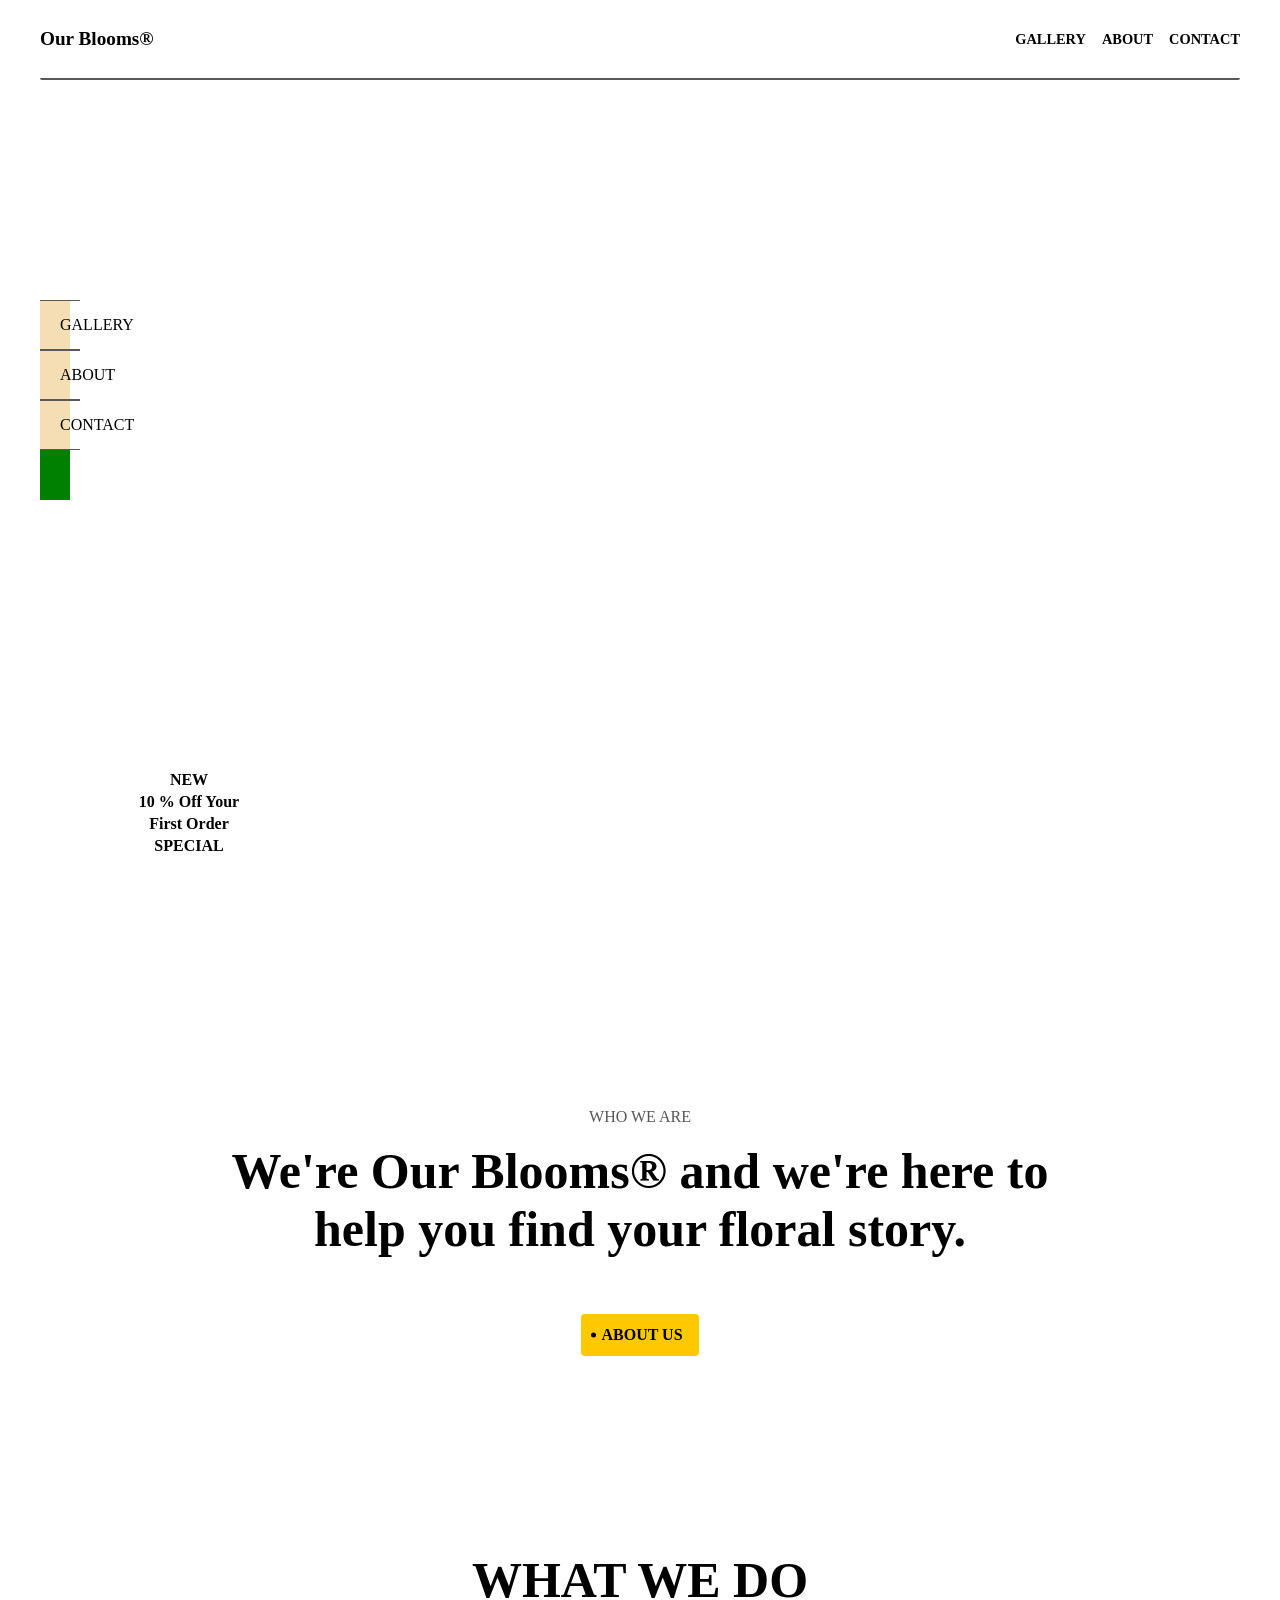
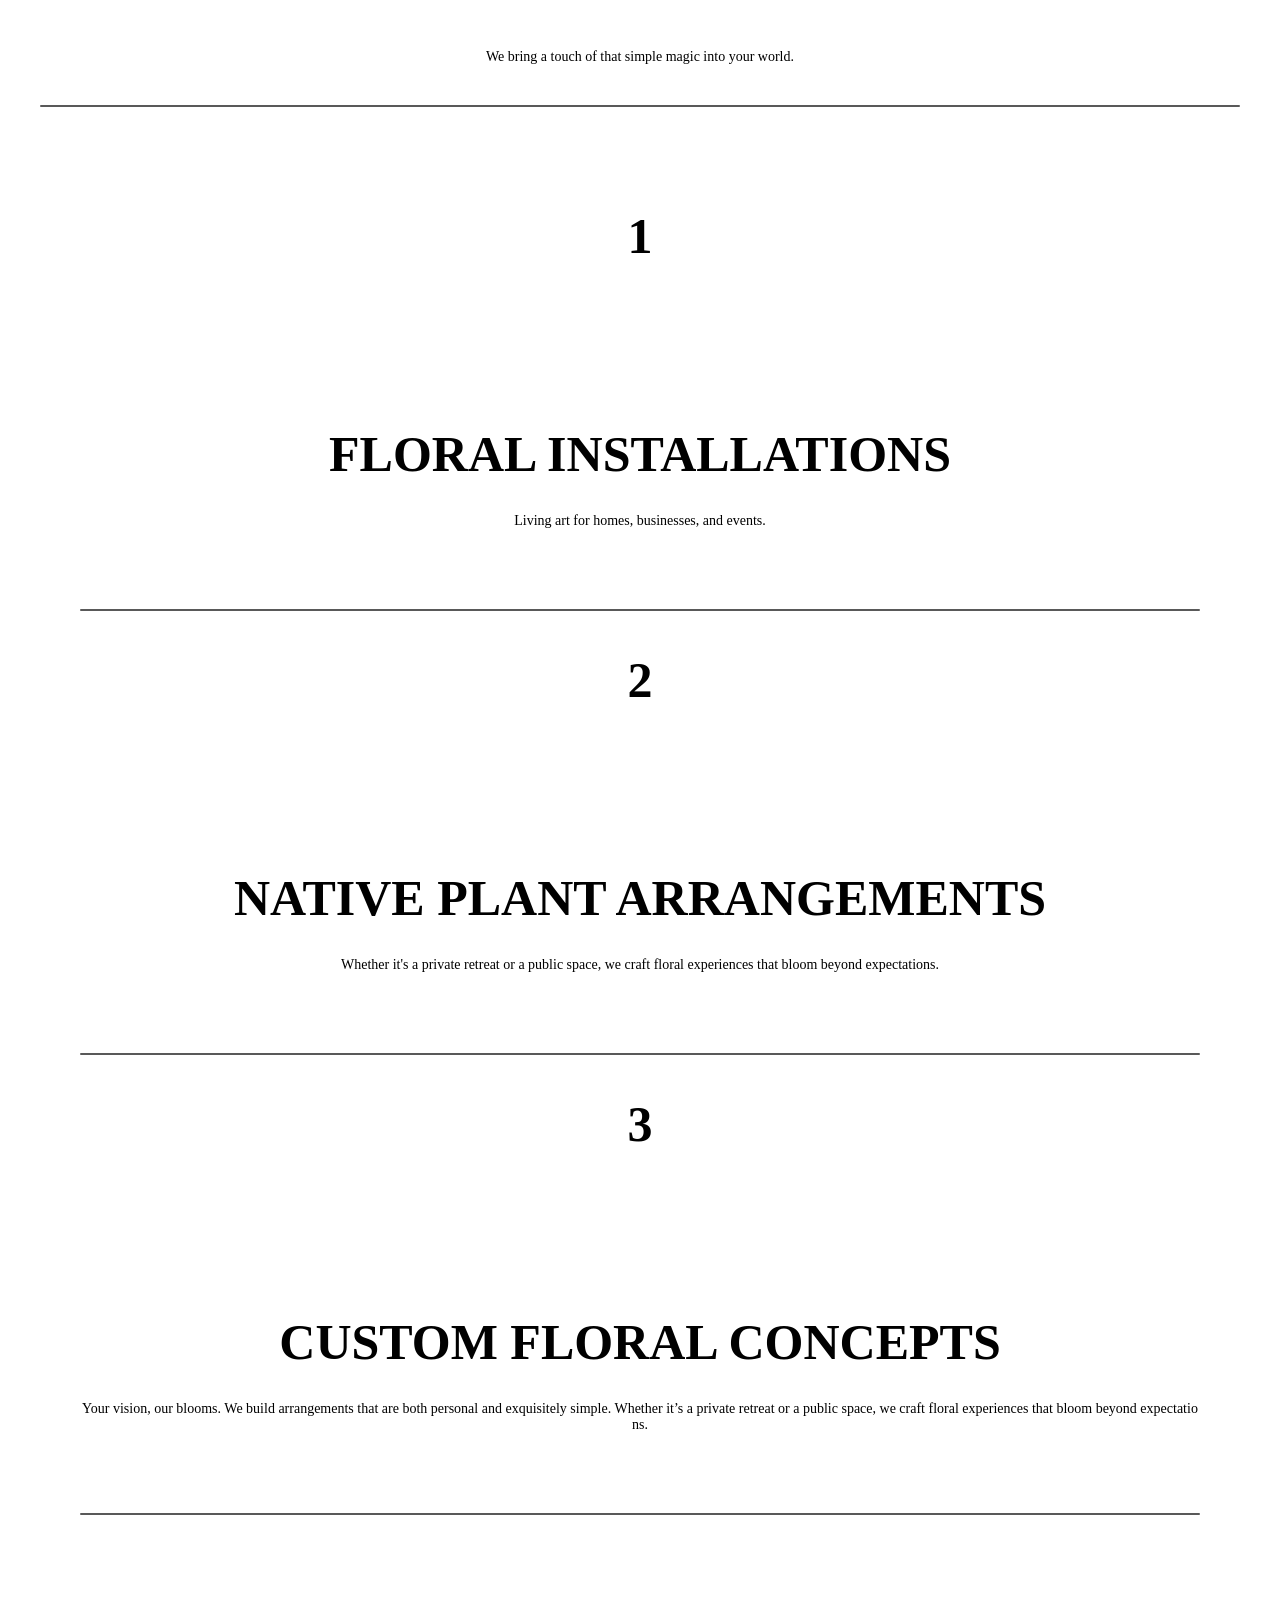
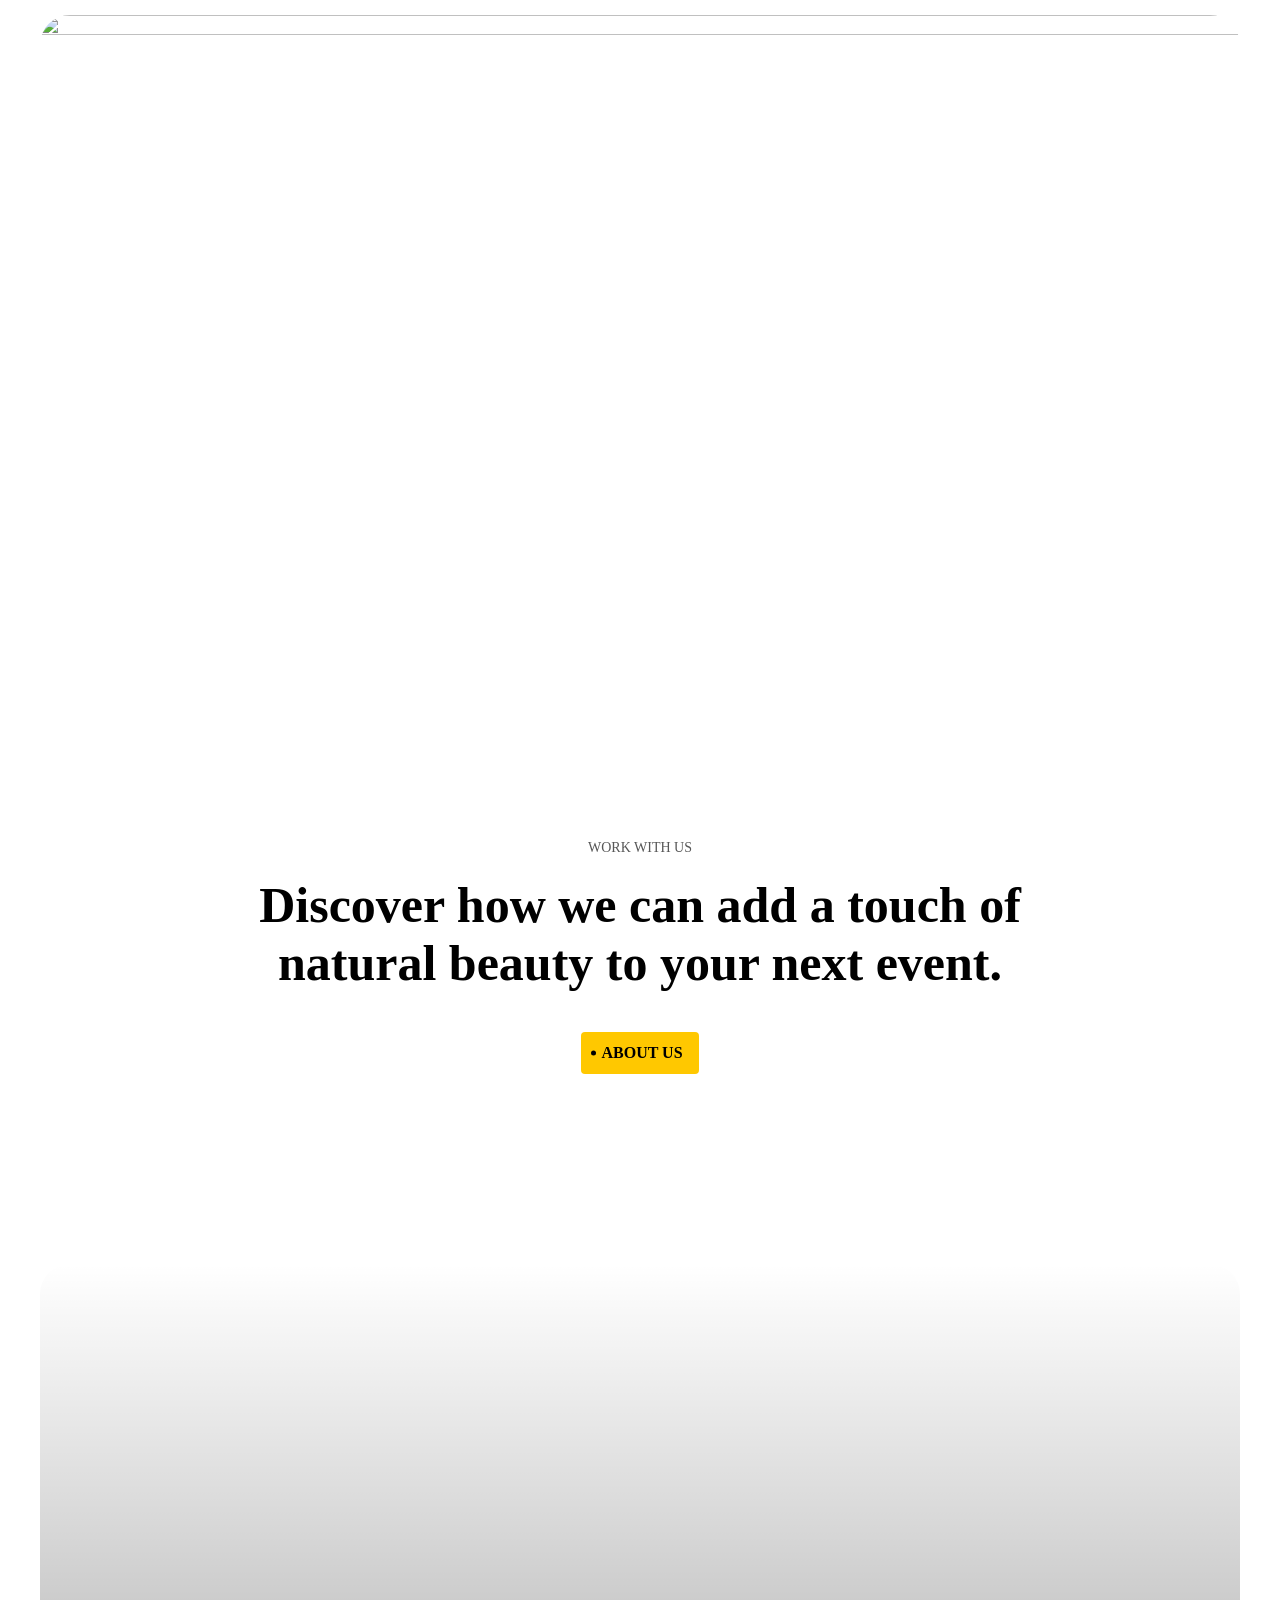
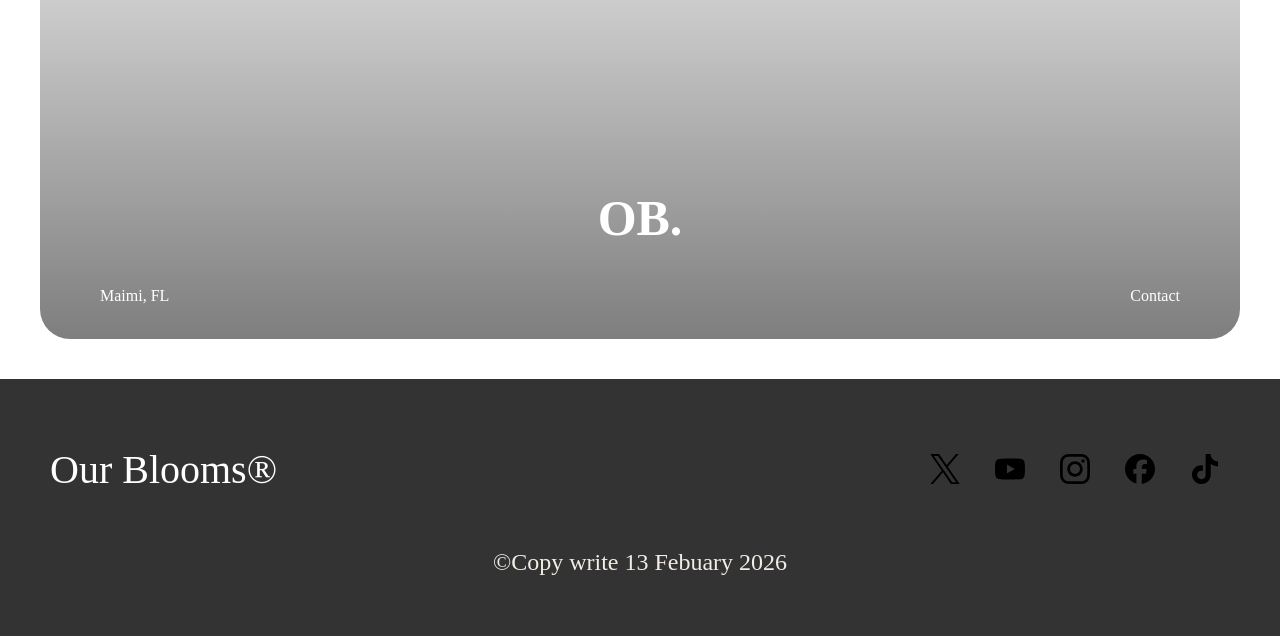
==== index.html @ bd95c397 "Add files via upload" ====
<!DOCTYPE html>
<html lang="en">
<head>
    <meta charset="UTF-8">
    <meta name="viewport" content="width=device-width, initial-scale=1.0">
    <title>Our Blooms</title>

    <link rel="stylesheet" href="index.css">
</head>
<body>
    <nav class="container">
        <div class="nav-con  line">
            <div class="brand"><a href="#top-home">Our Blooms®</a></div>
            <ul class="large-menu">
                <li><a href="gallery.html">GALLERY</a></li>
                <li><a href="about.html">ABOUT</a></li>
                <li><a href="Contact.html"> CONTACT</a></li>
            </ul>
        </div>
        <div class="hamburger">
            <div class="menu">
                <a href="gallery.html">GALLERY</a>
                <a href="about.html">ABOUT</a>
                <a href="Contact.html"> CONTACT</a>
            </div>
        </div>
    </nav> 

    <header id="top-home" class="contaier">
        <div class="header-con">
            <div class="logo">
                <img src="./photo/Logo Image.jpg" alt="">
            </div>
            <div class="img">
                <div class="sticker">
                    <p>NEW</p>
                    <p>10 % Off Your <br>First Order</p>
                    <p>SPECIAL</p>
                </div>
            </div>
        </div>
    </header>

    <main class="container">
        <div class="main-con">
            <section class="who">
                <div class="content">
                    <p class="caption"">WHO WE ARE</p>
                    <p class="title">We're Our Blooms® and we're here to help you find your floral story.</p>
                </div>
                <a href="about.html" class="button">ABOUT US</a>
            </section>
            <section class="carousel">
                <div class="group">
                    <img src="./photo/flower-pink.jpg" alt="">
                    <img src="./photo/pink-flowers.jpg" alt="">
                    <img src="./photo/white-flower.jpg" alt="">
                    <img src="./photo/rose-fower.jpg" alt="">
                    <img src="./photo/sunflower.jpg" alt="">
                </div>
            </section>
            <section class="what-we-do">
                <div class="title">
                    <h2 ">WHAT WE DO</h2>
                    <p>We bring a touch of that simple magic into your world.</p>
                    <div class="line"></div>
                </div>
                <ol>
                    <li>
                        <p class="number">1</p>
                        <img src="./photo/rose-fower.jpg" alt="">
                        <div class="text">
                            <p>FLORAL INSTALLATIONS</p>
                            <p>Living art for homes, businesses, and events.</p>
                        </div>
                        <div class="line-small"></div>
                    </li>
                    <li>
                        <p class="number">2</p>
                        <img src="./photo/flowers.jpg" alt="">
                        <div class="text">
                            <p>NATIVE PLANT ARRANGEMENTS</p>
                            <p>Whether it's a private retreat or a public space, we craft floral experiences that bloom beyond expectations.</p>
                        </div>
                        <div class="line-small"></div>
                    </li>
                    <li>
                        <p class="number">3</p>
                        <img src="./photo/roses-pink-paper.jpg" alt="">
                        <div class="text">
                            <p>CUSTOM FLORAL CONCEPTS</p>
                            <p>Your vision, our blooms. We build arrangements that are both personal and exquisitely simple. Whether it’s a private retreat or a public space, we craft floral experiences that bloom beyond expectations.</p>
                        </div>
                        <div class="line-small"></div>
                    </li>
                </ol>
            </section>
            <figure>
                <img src="./photo/purple-flower.jpg" alt="">
            </figure>
            <section class="work-with-us">
                <div class="content">
                    <p>WORK WITH US</p>
                    <h2>Discover how we can add a touch of natural beauty to your next event.</h2>
                </div>
                <a href="about.html" class="button">ABOUT US</a>
            </section>
        </div>
    </main>

    <section class="img-sec">
        <div class="bg">
            <div class="section-content">
                <h2>OB.</h2>
                <div class="info">
                    <p>Maimi, FL</p>
                    <a>Contact</a>
                </div>
            </div>
        </div>
    </section>

    <footer>
            <div class="footer-con">
                <div class="logo">
                    <a href="#top-home">Our Blooms®</a>
                </div>
                <div class="contact">
                    <a href="#" style="--contact-color:black;"><svg role="img" viewBox="0 0 24 24" xmlns="http://www.w3.org/2000/svg"><title>X</title><path d="M14.234 10.162 22.977 0h-2.072l-7.591 8.824L7.251 0H.258l9.168 13.343L.258 24H2.33l8.016-9.318L16.749 24h6.993zm-2.837 3.299-.929-1.329L3.076 1.56h3.182l5.965 8.532.929 1.329 7.754 11.09h-3.182z"/></svg></a>
                    <a href="#" style="--contact-color:#FF0000;"><svg role="img"  viewBox="0 0 24 24" xmlns="http://www.w3.org/2000/svg"><title>YouTube</title><path d="M23.498 6.186a3.016 3.016 0 0 0-2.122-2.136C19.505 3.545 12 3.545 12 3.545s-7.505 0-9.377.505A3.017 3.017 0 0 0 .502 6.186C0 8.07 0 12 0 12s0 3.93.502 5.814a3.016 3.016 0 0 0 2.122 2.136c1.871.505 9.376.505 9.376.505s7.505 0 9.377-.505a3.015 3.015 0 0 0 2.122-2.136C24 15.93 24 12 24 12s0-3.93-.502-5.814zM9.545 15.568V8.432L15.818 12l-6.273 3.568z"/></svg></a>
                    <a href="#" style="--contact-color:linear-gradient(#405de6,#833ab4,#fd1d1d,#fcaf45);"><svg role="img"  viewBox="0 0 24 24" xmlns="http://www.w3.org/2000/svg"><title>Instagram</title><path d="M7.0301.084c-1.2768.0602-2.1487.264-2.911.5634-.7888.3075-1.4575.72-2.1228 1.3877-.6652.6677-1.075 1.3368-1.3802 2.127-.2954.7638-.4956 1.6365-.552 2.914-.0564 1.2775-.0689 1.6882-.0626 4.947.0062 3.2586.0206 3.6671.0825 4.9473.061 1.2765.264 2.1482.5635 2.9107.308.7889.72 1.4573 1.388 2.1228.6679.6655 1.3365 1.0743 2.1285 1.38.7632.295 1.6361.4961 2.9134.552 1.2773.056 1.6884.069 4.9462.0627 3.2578-.0062 3.668-.0207 4.9478-.0814 1.28-.0607 2.147-.2652 2.9098-.5633.7889-.3086 1.4578-.72 2.1228-1.3881.665-.6682 1.0745-1.3378 1.3795-2.1284.2957-.7632.4966-1.636.552-2.9124.056-1.2809.0692-1.6898.063-4.948-.0063-3.2583-.021-3.6668-.0817-4.9465-.0607-1.2797-.264-2.1487-.5633-2.9117-.3084-.7889-.72-1.4568-1.3876-2.1228C21.2982 1.33 20.628.9208 19.8378.6165 19.074.321 18.2017.1197 16.9244.0645 15.6471.0093 15.236-.005 11.977.0014 8.718.0076 8.31.0215 7.0301.0839m.1402 21.6932c-1.17-.0509-1.8053-.2453-2.2287-.408-.5606-.216-.96-.4771-1.3819-.895-.422-.4178-.6811-.8186-.9-1.378-.1644-.4234-.3624-1.058-.4171-2.228-.0595-1.2645-.072-1.6442-.079-4.848-.007-3.2037.0053-3.583.0607-4.848.05-1.169.2456-1.805.408-2.2282.216-.5613.4762-.96.895-1.3816.4188-.4217.8184-.6814 1.3783-.9003.423-.1651 1.0575-.3614 2.227-.4171 1.2655-.06 1.6447-.072 4.848-.079 3.2033-.007 3.5835.005 4.8495.0608 1.169.0508 1.8053.2445 2.228.408.5608.216.96.4754 1.3816.895.4217.4194.6816.8176.9005 1.3787.1653.4217.3617 1.056.4169 2.2263.0602 1.2655.0739 1.645.0796 4.848.0058 3.203-.0055 3.5834-.061 4.848-.051 1.17-.245 1.8055-.408 2.2294-.216.5604-.4763.96-.8954 1.3814-.419.4215-.8181.6811-1.3783.9-.4224.1649-1.0577.3617-2.2262.4174-1.2656.0595-1.6448.072-4.8493.079-3.2045.007-3.5825-.006-4.848-.0608M16.953 5.5864A1.44 1.44 0 1 0 18.39 4.144a1.44 1.44 0 0 0-1.437 1.4424M5.8385 12.012c.0067 3.4032 2.7706 6.1557 6.173 6.1493 3.4026-.0065 6.157-2.7701 6.1506-6.1733-.0065-3.4032-2.771-6.1565-6.174-6.1498-3.403.0067-6.156 2.771-6.1496 6.1738M8 12.0077a4 4 0 1 1 4.008 3.9921A3.9996 3.9996 0 0 1 8 12.0077"/></svg></a>
                    <a href="#" style="--contact-color:#1877F2;"><svg role="img"  viewBox="0 0 24 24" xmlns="http://www.w3.org/2000/svg"><title>Facebook</title><path d="M9.101 23.691v-7.98H6.627v-3.667h2.474v-1.58c0-4.085 1.848-5.978 5.858-5.978.401 0 .955.042 1.468.103a8.68 8.68 0 0 1 1.141.195v3.325a8.623 8.623 0 0 0-.653-.036 26.805 26.805 0 0 0-.733-.009c-.707 0-1.259.096-1.675.309a1.686 1.686 0 0 0-.679.622c-.258.42-.374.995-.374 1.752v1.297h3.919l-.386 2.103-.287 1.564h-3.246v8.245C19.396 23.238 24 18.179 24 12.044c0-6.627-5.373-12-12-12s-12 5.373-12 12c0 5.628 3.874 10.35 9.101 11.647Z"/></svg></a>
                    <a href="#" style="--contact-color:black;"><svg role="img" viewBox="0 0 24 24" xmlns="http://www.w3.org/2000/svg"><title>TikTok</title><path d="M12.525.02c1.31-.02 2.61-.01 3.91-.02.08 1.53.63 3.09 1.75 4.17 1.12 1.11 2.7 1.62 4.24 1.79v4.03c-1.44-.05-2.89-.35-4.2-.97-.57-.26-1.1-.59-1.62-.93-.01 2.92.01 5.84-.02 8.75-.08 1.4-.54 2.79-1.35 3.94-1.31 1.92-3.58 3.17-5.91 3.21-1.43.08-2.86-.31-4.08-1.03-2.02-1.19-3.44-3.37-3.65-5.71-.02-.5-.03-1-.01-1.49.18-1.9 1.12-3.72 2.58-4.96 1.66-1.44 3.98-2.13 6.15-1.72.02 1.48-.04 2.96-.04 4.44-.99-.32-2.15-.23-3.02.37-.63.41-1.11 1.04-1.36 1.75-.21.51-.15 1.07-.14 1.61.24 1.64 1.82 3.02 3.5 2.87 1.12-.01 2.19-.66 2.77-1.61.19-.33.4-.67.41-1.06.1-1.79.06-3.57.07-5.36.01-4.03-.01-8.05.02-12.07z"/></svg></a>
                </div>
            </div>
            <div class="write">©Copy write 13 Febuary 2026</div>
    </footer>
    <script src="lojic.js"></script>
</body>
</html>
---- index.css ----
* {
    padding:0;
    margin:0;
    box-sizing:border-box;
    font-family:Caprasimo,Outfit;
}
:root {
    --t-color-head:black;
    --t-color-body1:#2C2825;
    --t-color-body2:rgba(0, 0, 0, 0.6);
    --t-color-caption:#575757;
    --bg-color-button:#FFC800;
    --bg-color-line:#595959;
    --t-size-caption:14px;
    --t-size-head1:50px;
    --t-size-head2:40px;
    --t-size-head3:30px;
    --t-size-head4:20px;
}
.line ,.line-small{
    border-bottom:2px solid var(--bg-color-line);
    border-radius:2px;
}
.line-small{
    width:100%;
}
.button {
                font-weight:bold;
                display:inline-block;
                background:var(--bg-color-button);
                border-radius:4px;
                padding:12px 16px 12px 20px;
                max-width:fit-content;
                position:relative;
            }
            .button::before {
                content:'';
                width:5px;
                height:5px;
                background:black;
                border-radius:50%;
                position:absolute;
                top:50%;
                translate:0 -50%;
                left:10px;
            }
.container {
    margin:0 40px;
}
a {
    text-decoration:none;
    color:var(--t-color-head);
}
.hamburger {
    /* display:none; */
    background:green;
    height:200px;
    width:30px;
    position:relative;
    top:300px;
}
.menu {
    background:wheat;
    /* border:1px solid red; */
    width:100%;
    a {
        display:block;
        padding:15px 20px;
        border-top:1px solid var(--bg-color-line);
        border-bottom:1px solid var(--bg-color-line);
    }
}
nav {
    .nav-con{
        background:white;
        display:flex;
        align-items:center;
        justify-content: space-between;
        min-height: 80px;
        position:fixed;
        left:40px;
        right:40px;
        top:0;
        z-index:999;
    }
    .brand {
        font-family:Outfit;
        font-size:1.2rem;
        font-weight:bold;
    }
    ul {
        display:flex;
        list-style:none;
        gap:1rem;
        li {
            font-weight:bold;
            font-size:0.9rem;
        }
    }
}

header {
    padding:150px 40px 0 40px;
    .header-con {
        display:grid;
        gap:50px;
    }
    .logo {
        img {
            width:100%;
        }
    }
    .img {
        background:url('./photo/rose-pink-with-juck.jpg');
        background-repeat:no-repeat;
        background-position:center top;
        background-size:cover;
        width:100%;
        height:570px;
        border-radius:30px;
        position:relative;
        overflow:hidden;
    }
    .sticker {
        background-image:url('./photo/sticker-bg.png');
        background-size:cover;
        width:250px;
        height:150px;
        position:absolute;
        bottom:100px;
        left:2%;
        display:flex;
        flex-direction: column;
        align-items:center;
        justify-content:center;
        text-align:center;
        line-height:22px;
        p {
            font-weight:600;
        }
    }
}

main {
    .caption {
        color:var(--t-color-caption);
    }
    .title {
        color:var(--t-colorhead);
        font-size:var(--t-size-head1);
        font-weight:bold;
        margin:1rem 0;
    }
    .main-con {
        text-align:center;
        .who {
            display:grid;
            place-items: center;
            padding:120px 175px;
            gap:40px;
        }
        .carousel {
            padding:0 0px 75px 0px;
            .group {
                display:flex;
                gap:20px;
                overflow-x:auto;
                scrollbar-width:none;
                mask-image: linear-gradient(to right,transparent, black 10%, black 90%, transparent);
                -webkit-mask-image:linear-gradient(to right,transparent,black 10%,black 90%,transparent);
                img {
                display:block;
                flex:0 0 300px;
                max-width:300px;
                max-height:300px;
                width:100%;
                object-fit:cover;
                border-radius:30px;
                height:auto;
                box-shadow:0 5px 8px rgba(0, 0, 0, 0.2);
                }
            }
        }
        .what-we-do {
            .title {
                margin:0;
                display:grid;
                gap:40px;
                h2 {
                    font-size:var(--t-size-head1);
                }
                p {
                    font-size:var(--t-size-caption);
                    font-weight:100;
                }
            }
            ol {
                padding:100px 40px;
                li {
                    display:grid;
                    width:100%;
                    min-width:0;
                    /* overflow:hidden; */
                    gap:80px;
                    place-items:center;
                    margin-top:40px;
                    .number {
                        font-size:var(--t-size-head1);
                        font-weight:bold;
                    }
                    img {
                        max-width:170px;
                        width:100%;
                        height:auto;
                        object-fit:cover;
                        border-radius:30%;
                    }
                    .text {
                        display:grid;
                        gap:30px;
                        p {
                            word-break:break-all;
                        }
                    }
                    .text p:first-child {
                        font-size:var(--t-size-head1);
                        font-weight:bold;
                    }
                    .text p:last-child {
                        font-size:var(--t-size-caption);
                    }
                }
            }
            ol li:first-child {
                margin:0;
            }
        }
        figure {
            img {
                display:block;
                width:100%;
                border-radius:30px;
                object-fit:cover;
                aspect-ratio:16/9;
            }
        }
        .work-with-us {
            display:grid;
            gap:40px;
            padding:150px;
            place-items:center;
            .content {
                display:grid;
                gap:20px;
                p {
                    font-size:var(--t-size-caption);
                    color:var(--t-color-caption);
                    font-weight:500;
                }
                h2 {
                    font-size:var(--t-size-head1);
                    font-weight:bold;
                }
            }
        }
    }
}

.img-sec {
    padding:40px;
    .bg {
        background-image:linear-gradient(to top,rgba(0, 0, 0, 0.507),rgba(0,0,0,0.2),transparent),url('./photo/flowerss.jpg');
        background-position:center;
        background-repeat:no-repeat;
        background-size:cover;
        border-radius:30px;
        aspect-ratio:16/9;
        position:relative;
        .section-content {
            color:white;
            display:grid;
            gap:40px;
            position:absolute;
            bottom:5%;
            left:50%;
            translate:-50%;
            width:90%;
            h2 {
                font-size:var(--t-size-head1);
                text-align:center;
                font-weight:bold;
            }
            .info {
                display:flex;
                justify-content:space-between;
                a {
                    color:currentColor;
                }
            }
        }
    }
}
footer {
    padding:60px 0;
    background:#333;
    color:white;
    text-align:center;
        .footer-con {
            display:flex;
            justify-content:space-between;
            align-items:center;
            height:60px;
            padding:0 50px;
            .logo {
                a {
                    color:currentColor;
                    font-size:var(--t-size-head2);
                }
            }
            .contact {
                display:flex;
                align-items:center;
                justify-content:center;
                gap:15px;
                a {
                    flex-wrap:wrap;
                    border-radius:50px;
                    width:50px;
                    height:50px;
                    place-items:center;
                    display:grid;
                    svg {
                        width:30px;
                        height:30px;
                    }
                }
                a:hover {
                    /* background:white; */
                    background:var(--contact-color);
                }
            }
        }
        .write {
            color:rgb(242, 237, 228);
            margin-top:50px;
            text-align:center;
            font-size:24px;
        }
}
@media (max-width:1279px) {
main {
        .main-con {
            .who {
                padding:120px;
                .title {
                    font-size:var(--t-size-head2);
                }
            }
            .what-we-do {
                /* padding:; */
                .title h2 {
                    font-size:var(--t-size-head2);
                }
                ol {
                    padding:80px 40px;
                    li {
                        .text p:first-child {
                            font-size:var(--t-size-head2);
                        }
                    }
                }
            }
            .work-with-us {
                padding: 150px 120px;
                .content h2{
                    font-size:var(--t-size-head2);
                }
            }
        }
    }
}
@media (max-width:799px) {
    nav {
        .nav-con {
            ul {
                display:none;
            }
            .hambuger {
                display:block;
            }
        }
    }
    main {
        .main-con {
            .who {
                padding:120px 40px;
                .title {
                    font-size:var(--t-size-head3);
                }
            }
            .what-we-do {
                padding:0  0px 80px 0px;
                .title h2 {
                    font-size:var(--t-size-head3);
                }
                ol {
                    padding:50px 20px;
                    li {
                        .text p:first-child {
                            font-size:var(--t-size-head3);
                        }
                    }
                }
            }
            .work-with-us {
                padding:80px 40px;
                .content h2{
                    font-size:var(--t-size-head3);
                }
            }
        }
    }
    footer {
        text-align: center;
        .footer-con {
            display:block;
            padding:0;
        }
    }
}
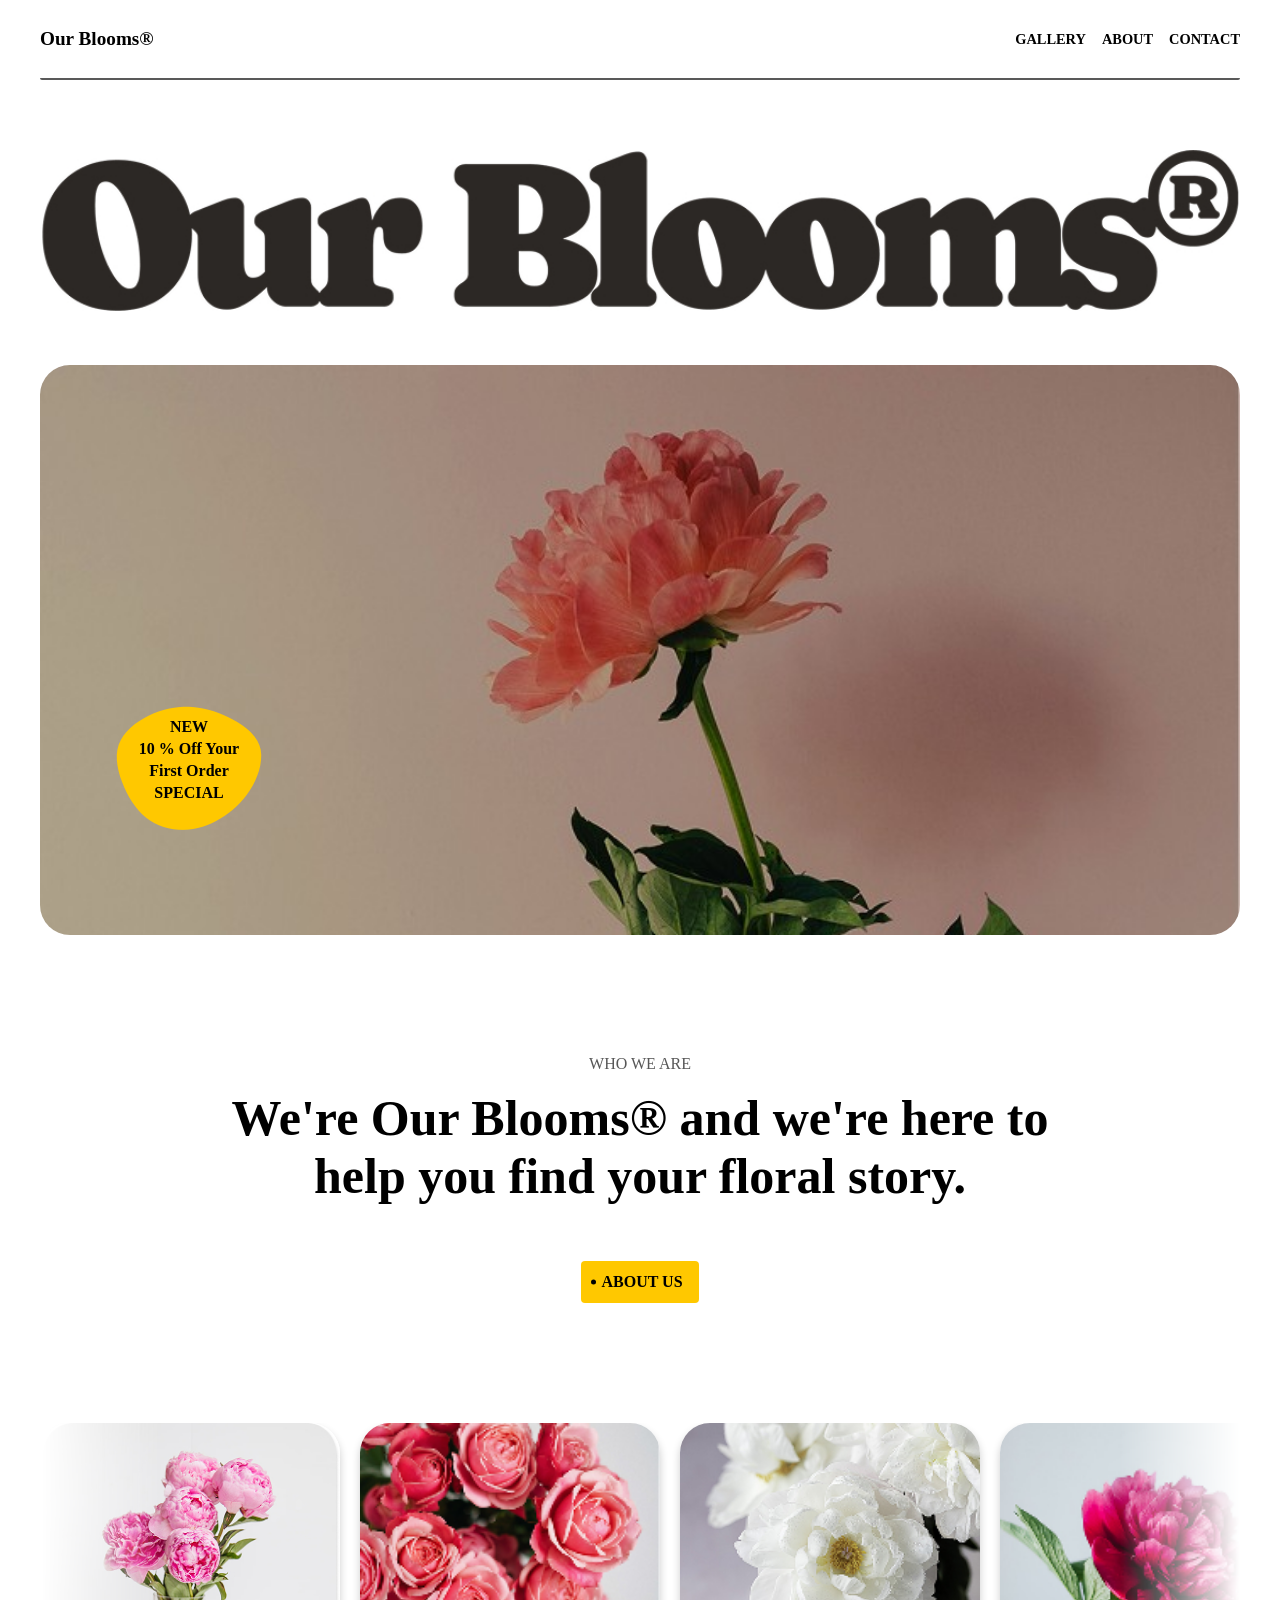
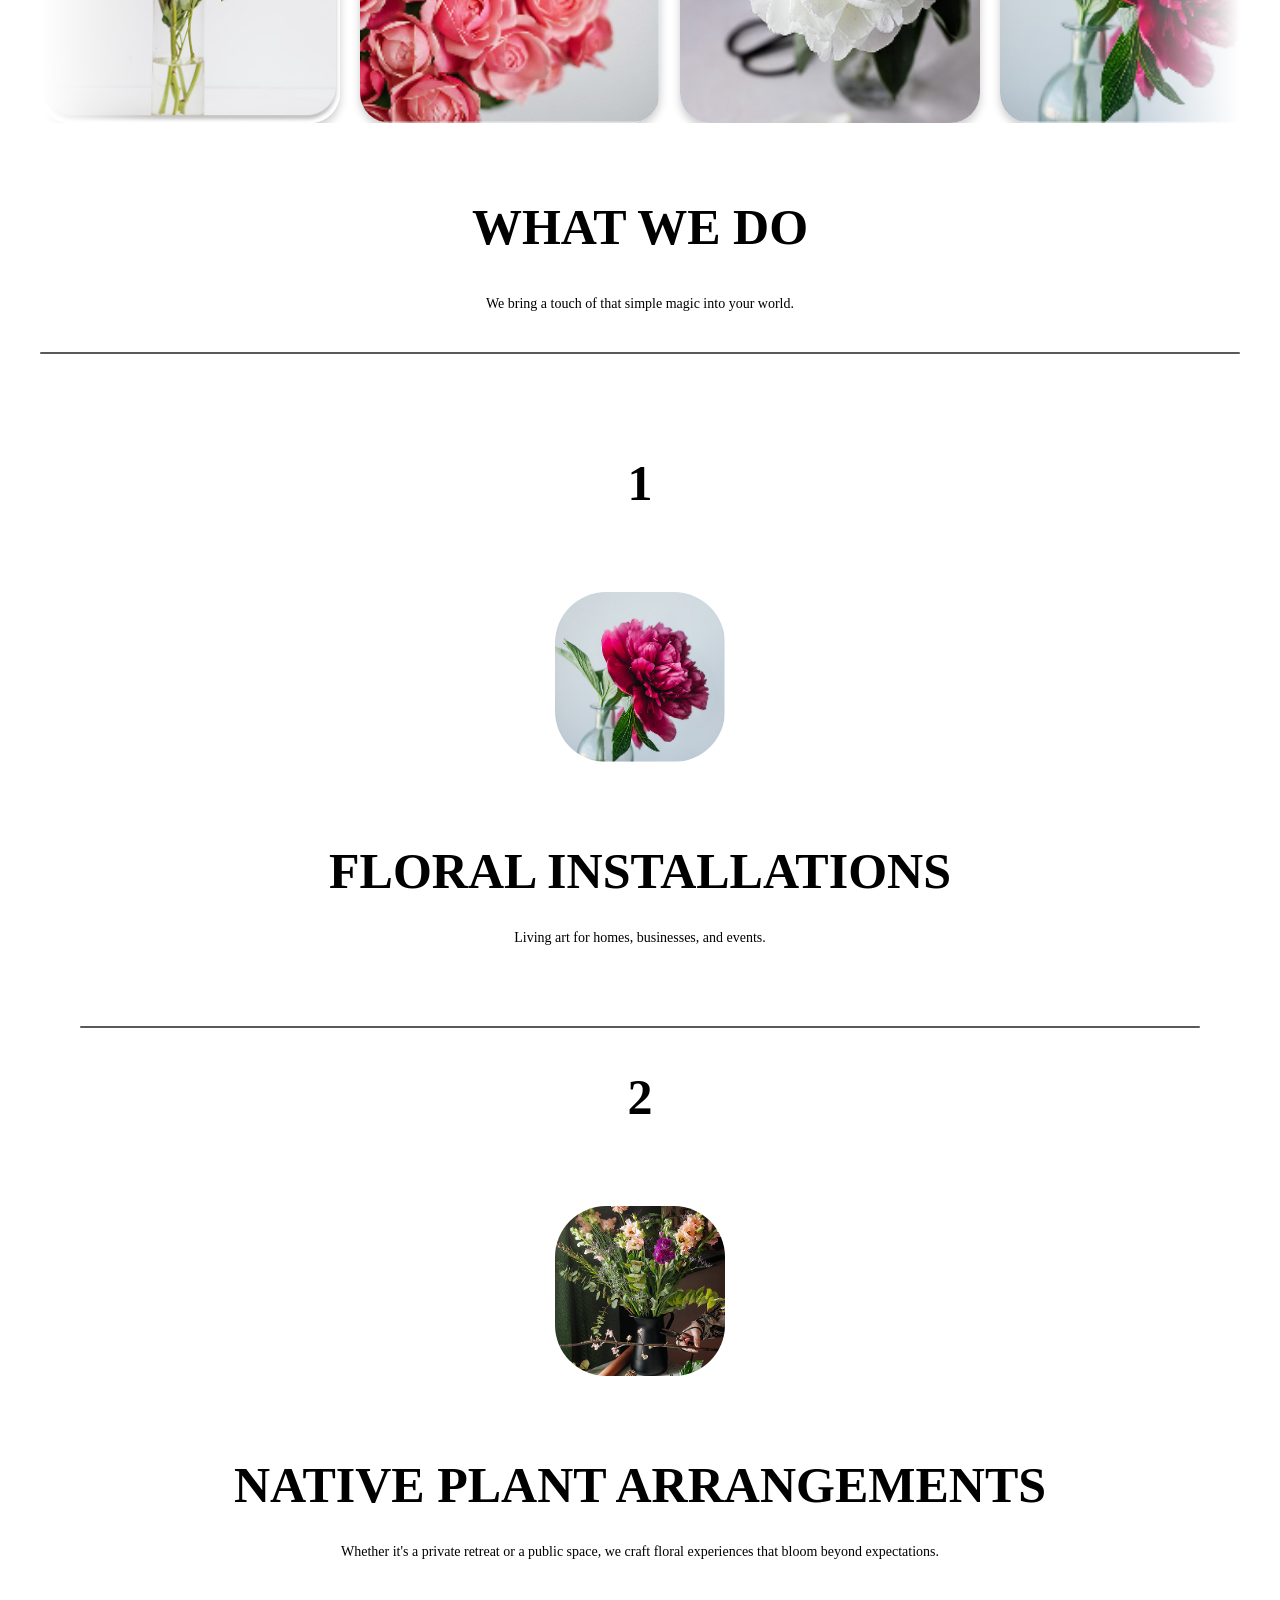
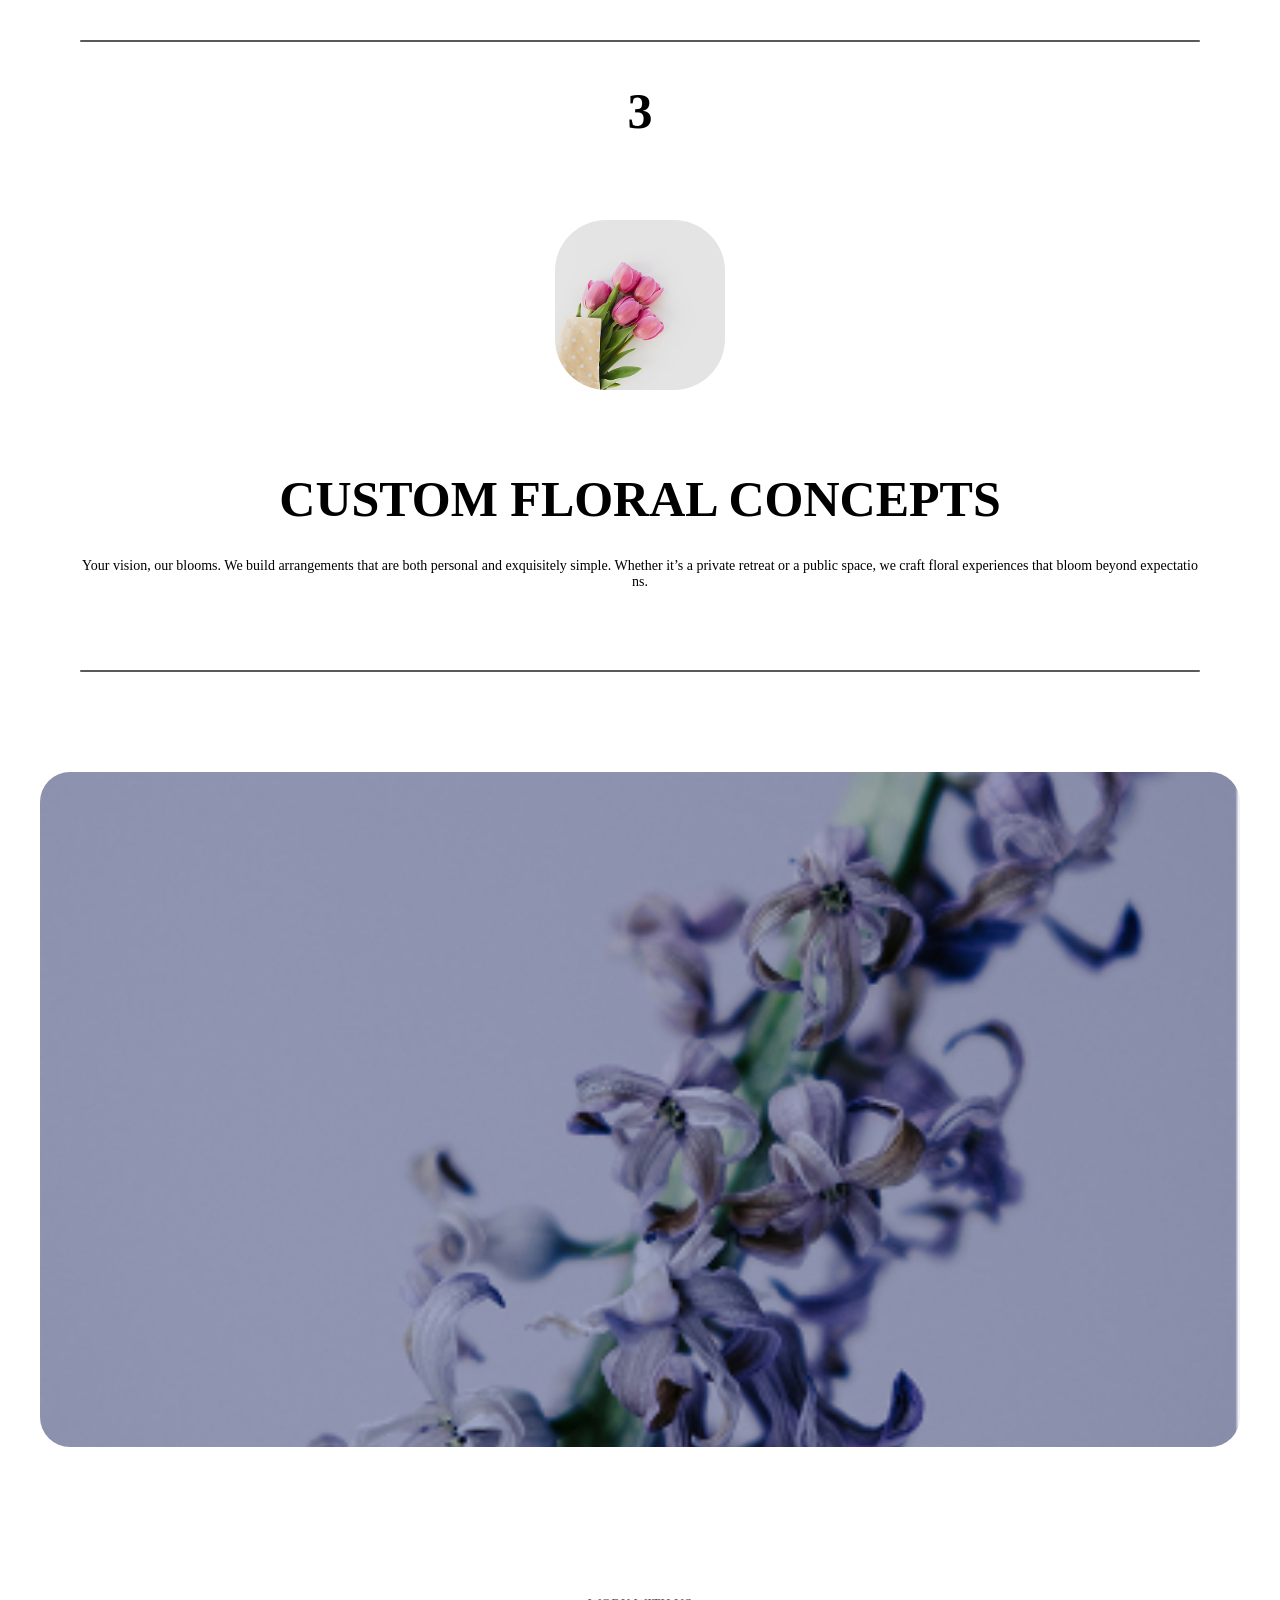
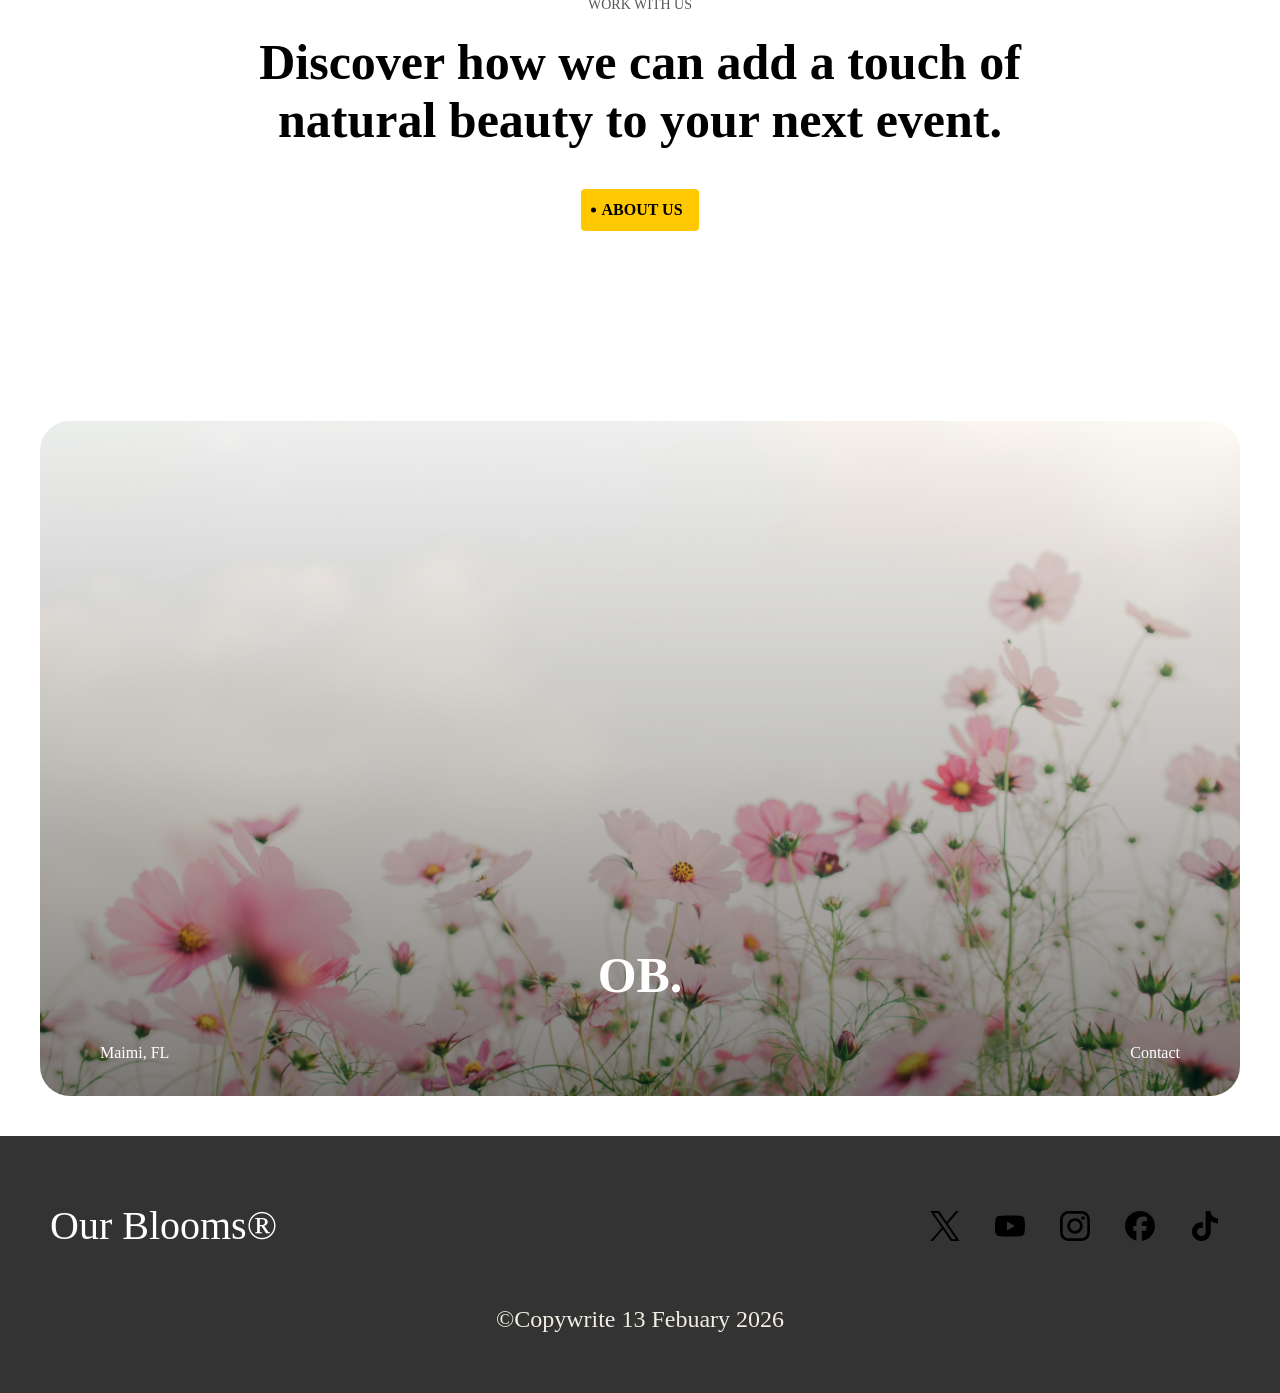
==== commit adccf15e: "test" ====
--- a/index.html
+++ b/index.html
@@ -11,18 +11,18 @@
     <nav class="container">
         <div class="nav-con  line">
             <div class="brand"><a href="#top-home">Our Blooms®</a></div>
+            <div  id="humburger" class="hamburger">
+                <div id="menu" class="menu">
+                    <a href="gallery.html">GALLERY</a>
+                    <a href="about.html">ABOUT</a>
+                    <a href="Contact.html"> CONTACT</a>
+                </div>
+            </div>
             <ul class="large-menu">
                 <li><a href="gallery.html">GALLERY</a></li>
                 <li><a href="about.html">ABOUT</a></li>
                 <li><a href="Contact.html"> CONTACT</a></li>
             </ul>
-        </div>
-        <div class="hamburger">
-            <div class="menu">
-                <a href="gallery.html">GALLERY</a>
-                <a href="about.html">ABOUT</a>
-                <a href="Contact.html"> CONTACT</a>
-            </div>
         </div>
     </nav> 
 
@@ -130,10 +130,10 @@
                     <a href="#" style="--contact-color:#FF0000;"><svg role="img"  viewBox="0 0 24 24" xmlns="http://www.w3.org/2000/svg"><title>YouTube</title><path d="M23.498 6.186a3.016 3.016 0 0 0-2.122-2.136C19.505 3.545 12 3.545 12 3.545s-7.505 0-9.377.505A3.017 3.017 0 0 0 .502 6.186C0 8.07 0 12 0 12s0 3.93.502 5.814a3.016 3.016 0 0 0 2.122 2.136c1.871.505 9.376.505 9.376.505s7.505 0 9.377-.505a3.015 3.015 0 0 0 2.122-2.136C24 15.93 24 12 24 12s0-3.93-.502-5.814zM9.545 15.568V8.432L15.818 12l-6.273 3.568z"/></svg></a>
                     <a href="#" style="--contact-color:linear-gradient(#405de6,#833ab4,#fd1d1d,#fcaf45);"><svg role="img"  viewBox="0 0 24 24" xmlns="http://www.w3.org/2000/svg"><title>Instagram</title><path d="M7.0301.084c-1.2768.0602-2.1487.264-2.911.5634-.7888.3075-1.4575.72-2.1228 1.3877-.6652.6677-1.075 1.3368-1.3802 2.127-.2954.7638-.4956 1.6365-.552 2.914-.0564 1.2775-.0689 1.6882-.0626 4.947.0062 3.2586.0206 3.6671.0825 4.9473.061 1.2765.264 2.1482.5635 2.9107.308.7889.72 1.4573 1.388 2.1228.6679.6655 1.3365 1.0743 2.1285 1.38.7632.295 1.6361.4961 2.9134.552 1.2773.056 1.6884.069 4.9462.0627 3.2578-.0062 3.668-.0207 4.9478-.0814 1.28-.0607 2.147-.2652 2.9098-.5633.7889-.3086 1.4578-.72 2.1228-1.3881.665-.6682 1.0745-1.3378 1.3795-2.1284.2957-.7632.4966-1.636.552-2.9124.056-1.2809.0692-1.6898.063-4.948-.0063-3.2583-.021-3.6668-.0817-4.9465-.0607-1.2797-.264-2.1487-.5633-2.9117-.3084-.7889-.72-1.4568-1.3876-2.1228C21.2982 1.33 20.628.9208 19.8378.6165 19.074.321 18.2017.1197 16.9244.0645 15.6471.0093 15.236-.005 11.977.0014 8.718.0076 8.31.0215 7.0301.0839m.1402 21.6932c-1.17-.0509-1.8053-.2453-2.2287-.408-.5606-.216-.96-.4771-1.3819-.895-.422-.4178-.6811-.8186-.9-1.378-.1644-.4234-.3624-1.058-.4171-2.228-.0595-1.2645-.072-1.6442-.079-4.848-.007-3.2037.0053-3.583.0607-4.848.05-1.169.2456-1.805.408-2.2282.216-.5613.4762-.96.895-1.3816.4188-.4217.8184-.6814 1.3783-.9003.423-.1651 1.0575-.3614 2.227-.4171 1.2655-.06 1.6447-.072 4.848-.079 3.2033-.007 3.5835.005 4.8495.0608 1.169.0508 1.8053.2445 2.228.408.5608.216.96.4754 1.3816.895.4217.4194.6816.8176.9005 1.3787.1653.4217.3617 1.056.4169 2.2263.0602 1.2655.0739 1.645.0796 4.848.0058 3.203-.0055 3.5834-.061 4.848-.051 1.17-.245 1.8055-.408 2.2294-.216.5604-.4763.96-.8954 1.3814-.419.4215-.8181.6811-1.3783.9-.4224.1649-1.0577.3617-2.2262.4174-1.2656.0595-1.6448.072-4.8493.079-3.2045.007-3.5825-.006-4.848-.0608M16.953 5.5864A1.44 1.44 0 1 0 18.39 4.144a1.44 1.44 0 0 0-1.437 1.4424M5.8385 12.012c.0067 3.4032 2.7706 6.1557 6.173 6.1493 3.4026-.0065 6.157-2.7701 6.1506-6.1733-.0065-3.4032-2.771-6.1565-6.174-6.1498-3.403.0067-6.156 2.771-6.1496 6.1738M8 12.0077a4 4 0 1 1 4.008 3.9921A3.9996 3.9996 0 0 1 8 12.0077"/></svg></a>
                     <a href="#" style="--contact-color:#1877F2;"><svg role="img"  viewBox="0 0 24 24" xmlns="http://www.w3.org/2000/svg"><title>Facebook</title><path d="M9.101 23.691v-7.98H6.627v-3.667h2.474v-1.58c0-4.085 1.848-5.978 5.858-5.978.401 0 .955.042 1.468.103a8.68 8.68 0 0 1 1.141.195v3.325a8.623 8.623 0 0 0-.653-.036 26.805 26.805 0 0 0-.733-.009c-.707 0-1.259.096-1.675.309a1.686 1.686 0 0 0-.679.622c-.258.42-.374.995-.374 1.752v1.297h3.919l-.386 2.103-.287 1.564h-3.246v8.245C19.396 23.238 24 18.179 24 12.044c0-6.627-5.373-12-12-12s-12 5.373-12 12c0 5.628 3.874 10.35 9.101 11.647Z"/></svg></a>
-                    <a href="#" style="--contact-color:black;"><svg role="img" viewBox="0 0 24 24" xmlns="http://www.w3.org/2000/svg"><title>TikTok</title><path d="M12.525.02c1.31-.02 2.61-.01 3.91-.02.08 1.53.63 3.09 1.75 4.17 1.12 1.11 2.7 1.62 4.24 1.79v4.03c-1.44-.05-2.89-.35-4.2-.97-.57-.26-1.1-.59-1.62-.93-.01 2.92.01 5.84-.02 8.75-.08 1.4-.54 2.79-1.35 3.94-1.31 1.92-3.58 3.17-5.91 3.21-1.43.08-2.86-.31-4.08-1.03-2.02-1.19-3.44-3.37-3.65-5.71-.02-.5-.03-1-.01-1.49.18-1.9 1.12-3.72 2.58-4.96 1.66-1.44 3.98-2.13 6.15-1.72.02 1.48-.04 2.96-.04 4.44-.99-.32-2.15-.23-3.02.37-.63.41-1.11 1.04-1.36 1.75-.21.51-.15 1.07-.14 1.61.24 1.64 1.82 3.02 3.5 2.87 1.12-.01 2.19-.66 2.77-1.61.19-.33.4-.67.41-1.06.1-1.79.06-3.57.07-5.36.01-4.03-.01-8.05.02-12.07z"/></svg></a>
+                    <a href="#" style="--contact-color:white;"><svg role="img" viewBox="0 0 24 24" xmlns="http://www.w3.org/2000/svg"><title>TikTok</title><path d="M12.525.02c1.31-.02 2.61-.01 3.91-.02.08 1.53.63 3.09 1.75 4.17 1.12 1.11 2.7 1.62 4.24 1.79v4.03c-1.44-.05-2.89-.35-4.2-.97-.57-.26-1.1-.59-1.62-.93-.01 2.92.01 5.84-.02 8.75-.08 1.4-.54 2.79-1.35 3.94-1.31 1.92-3.58 3.17-5.91 3.21-1.43.08-2.86-.31-4.08-1.03-2.02-1.19-3.44-3.37-3.65-5.71-.02-.5-.03-1-.01-1.49.18-1.9 1.12-3.72 2.58-4.96 1.66-1.44 3.98-2.13 6.15-1.72.02 1.48-.04 2.96-.04 4.44-.99-.32-2.15-.23-3.02.37-.63.41-1.11 1.04-1.36 1.75-.21.51-.15 1.07-.14 1.61.24 1.64 1.82 3.02 3.5 2.87 1.12-.01 2.19-.66 2.77-1.61.19-.33.4-.67.41-1.06.1-1.79.06-3.57.07-5.36.01-4.03-.01-8.05.02-12.07z"/></svg></a>
                 </div>
             </div>
-            <div class="write">©Copy write 13 Febuary 2026</div>
+            <div class="write">©Copywrite 13 Febuary 2026</div>
     </footer>
     <script src="lojic.js"></script>
 </body>
--- a/index.css
+++ b/index.css
@@ -52,22 +52,58 @@
     color:var(--t-color-head);
 }
 .hamburger {
-    /* display:none; */
-    background:green;
-    height:200px;
-    width:30px;
-    position:relative;
-    top:300px;
-}
+    display:none;
+    background:#333;
+    width:50px;
+    height:6px;
+    border-radius:3px;
+    transition:.2s ease;
+}
+.hamburger::before,.hamburger::after {
+    content:'';
+    position:absolute;
+    background:#333;
+    width:50px;
+    height:6px;
+    border-radius:3px;
+}
+.hamburger::before {
+    margin-top:12px;
+}
+.hamburger::after {
+    margin-top:-12px;
+}
+.hamburger.active::after{
+    transform:translateX(90px);
+    transform: rotate(45deg);
+    margin:0;
+}
+.hamburger.active::before{
+    transform:translateX(90px);
+    transform: rotate(-45deg);
+    margin:0;
+}
+.hamburger.active {
+    background:none;
+}
+.menu.active{
+    display:block;
+    a:hover {
+        background:#c8c8c8;
+    }
+}
+
 .menu {
-    background:wheat;
-    /* border:1px solid red; */
-    width:100%;
+    display:none;
+    background:white;
+    border-bottom:2px solid var(--bg-color-line);
+    position:fixed;
+    top:80px;
+    right:40px;
+    left:40px;
     a {
         display:block;
-        padding:15px 20px;
-        border-top:1px solid var(--bg-color-line);
-        border-bottom:1px solid var(--bg-color-line);
+        padding:20px 15px;
     }
 }
 nav {
@@ -90,6 +126,7 @@
     }
     ul {
         display:flex;
+        align-items:center;
         list-style:none;
         gap:1rem;
         li {
@@ -334,9 +371,13 @@
                         height:30px;
                     }
                 }
+                a:last-child:hover {
+                    fill:black;
+                }
                 a:hover {
                     /* background:white; */
                     background:var(--contact-color);
+                    fill:white;
                 }
             }
         }
@@ -385,7 +426,7 @@
             ul {
                 display:none;
             }
-            .hambuger {
+            .hamburger {
                 display:block;
             }
         }
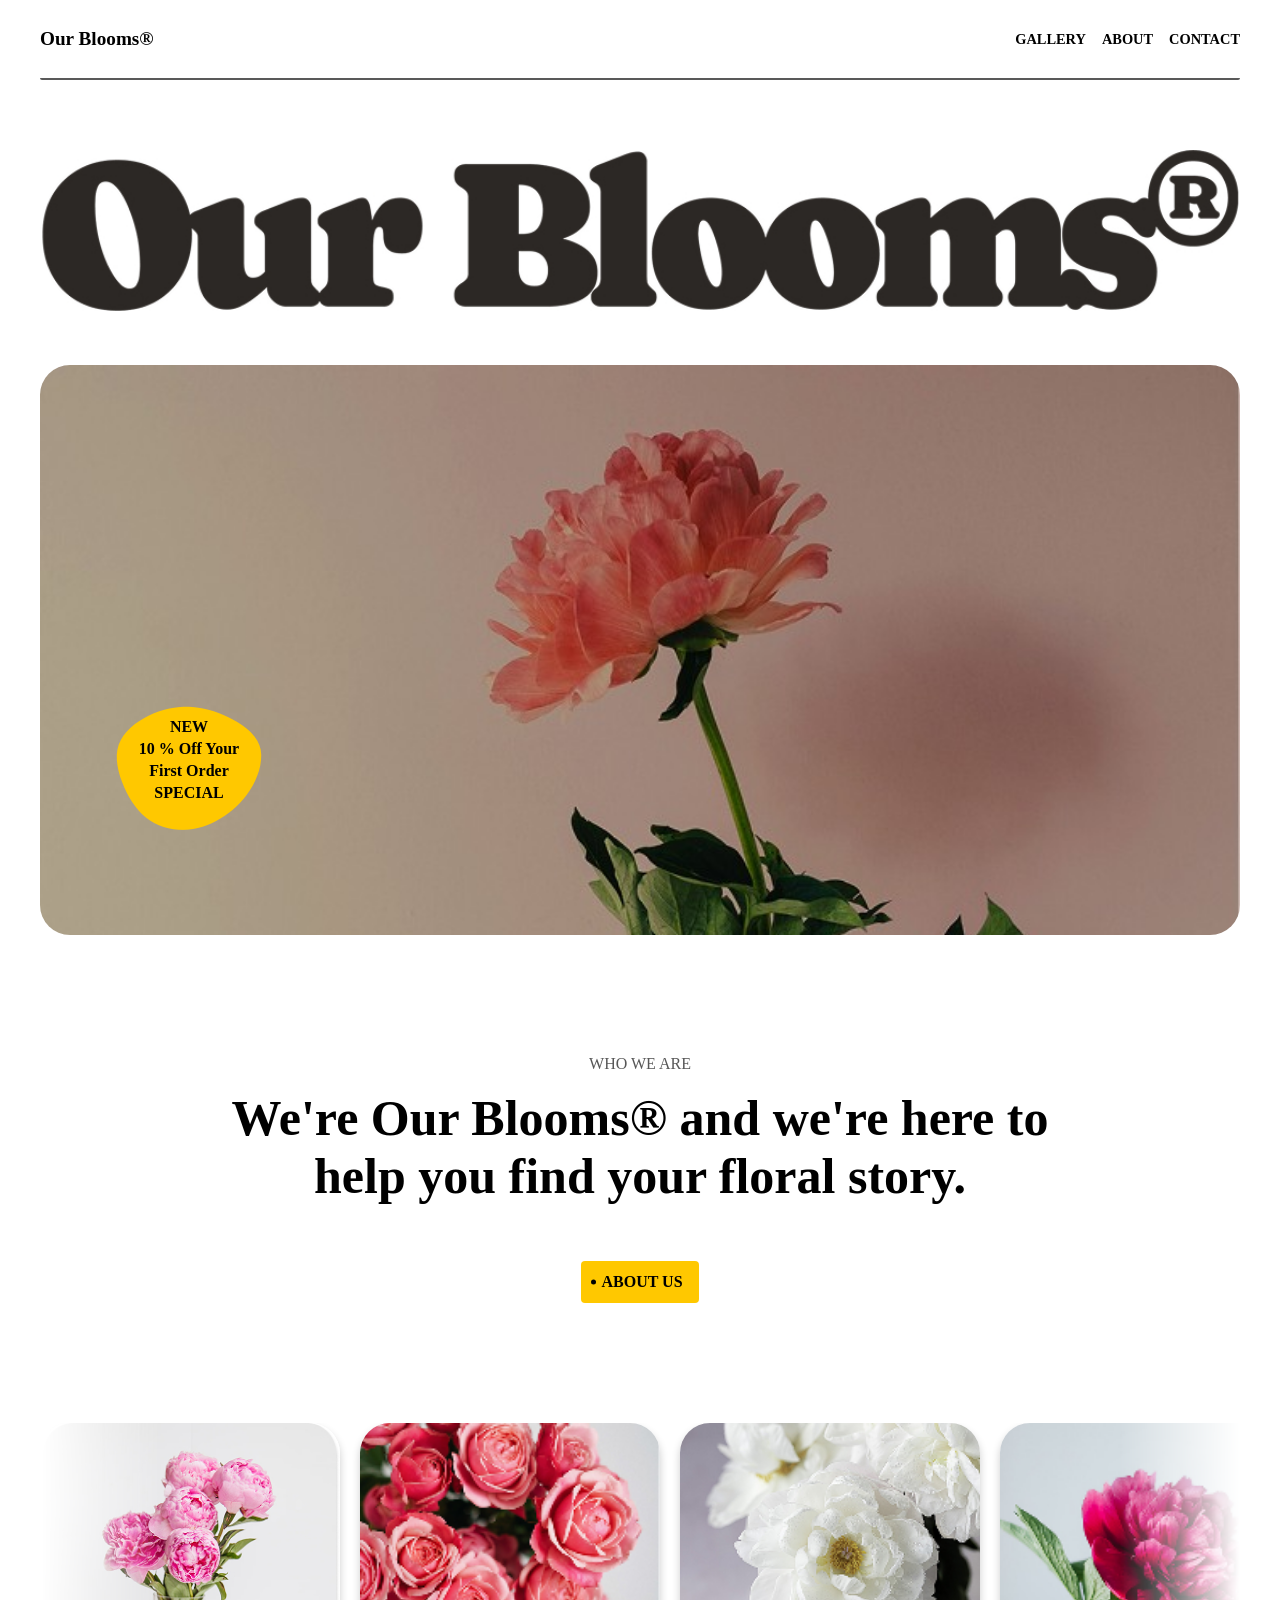
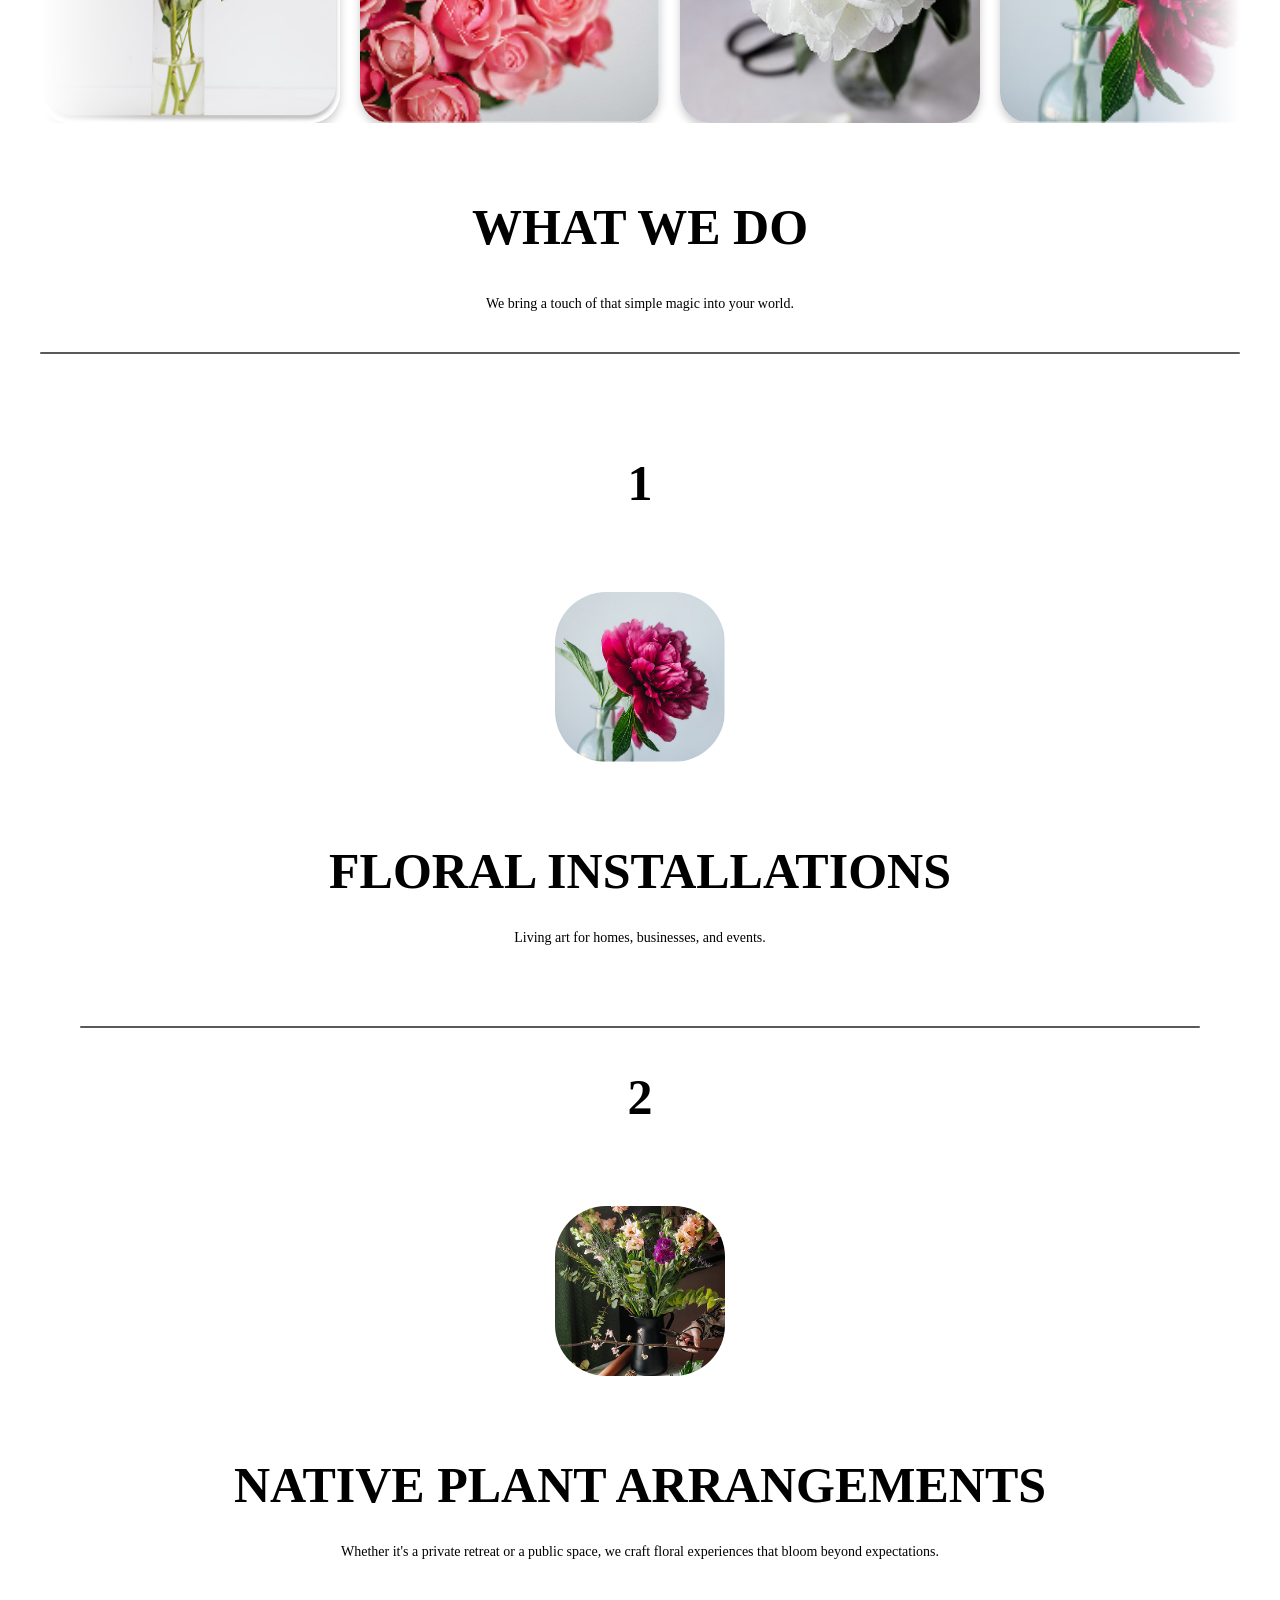
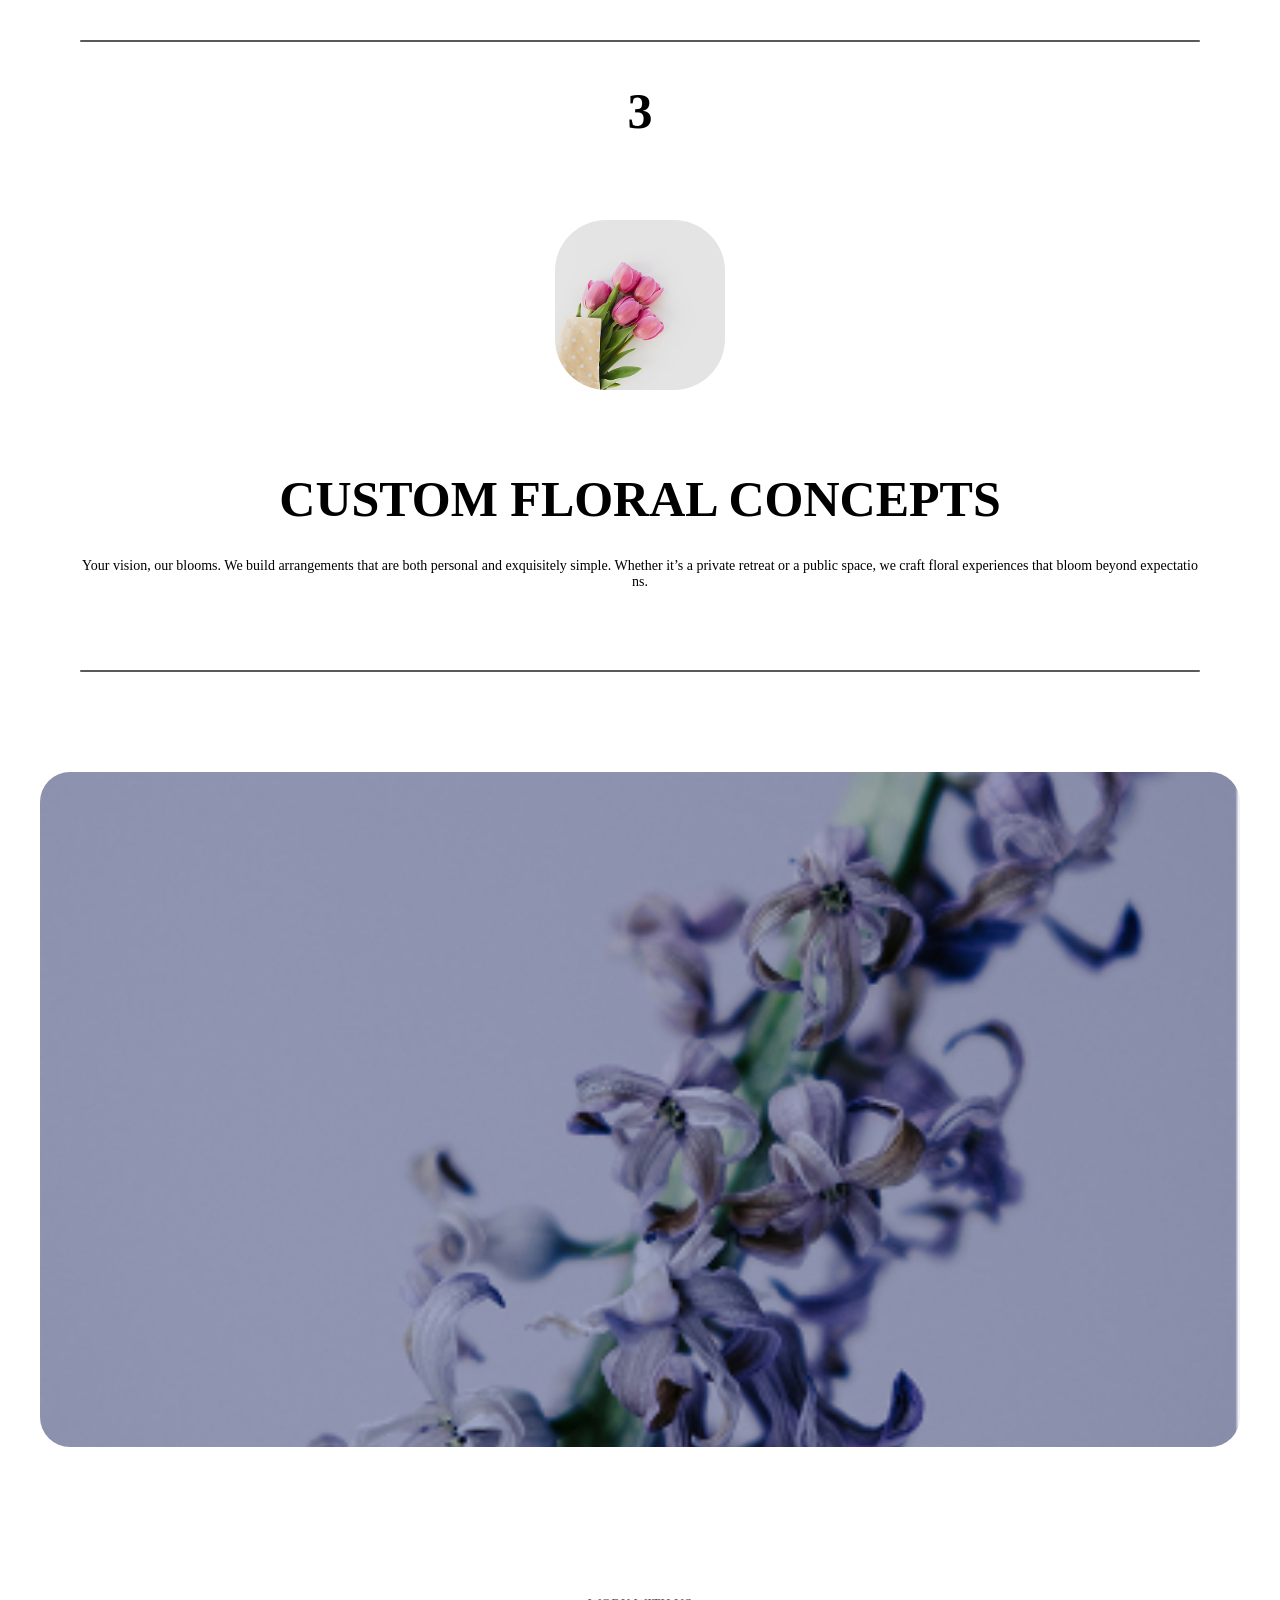
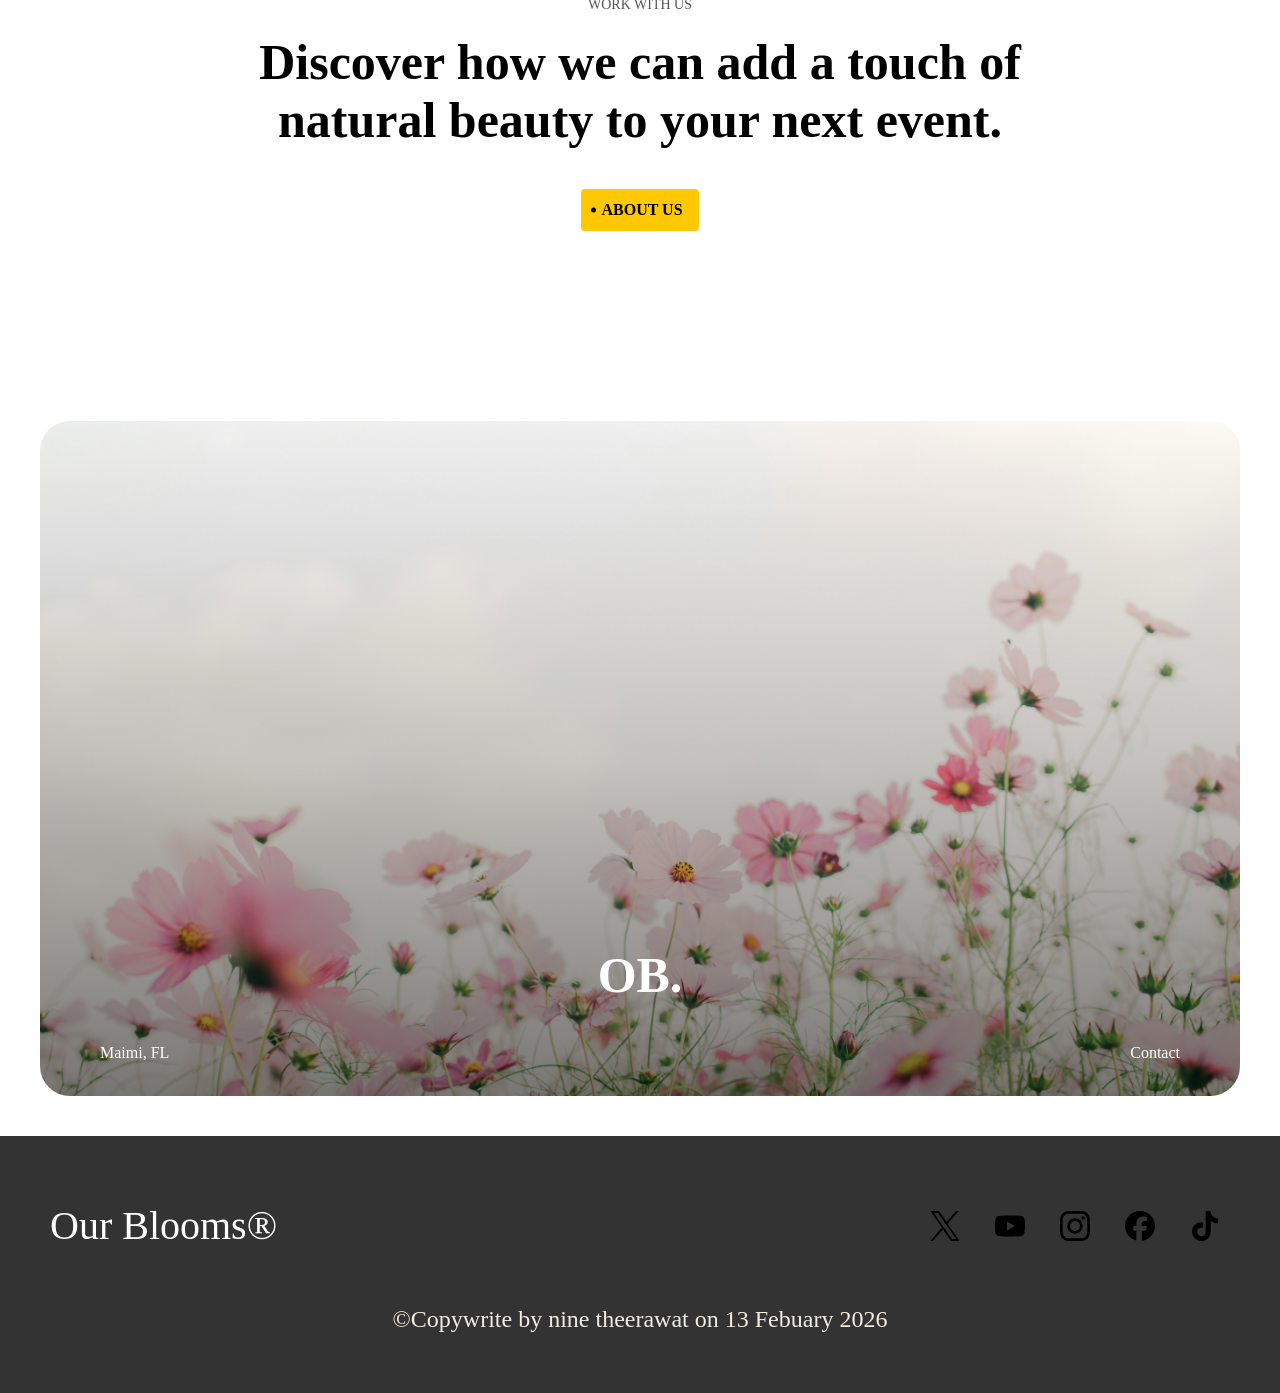
==== commit b65d97b9: "update footer" ====
--- a/index.html
+++ b/index.html
@@ -4,6 +4,7 @@
     <meta charset="UTF-8">
     <meta name="viewport" content="width=device-width, initial-scale=1.0">
     <title>Our Blooms</title>
+    <link rel="icon" href="./photo/favicon.png?v=3" type="image/x-icon">
 
     <link rel="stylesheet" href="index.css">
 </head>
@@ -133,7 +134,7 @@
                     <a href="#" style="--contact-color:white;"><svg role="img" viewBox="0 0 24 24" xmlns="http://www.w3.org/2000/svg"><title>TikTok</title><path d="M12.525.02c1.31-.02 2.61-.01 3.91-.02.08 1.53.63 3.09 1.75 4.17 1.12 1.11 2.7 1.62 4.24 1.79v4.03c-1.44-.05-2.89-.35-4.2-.97-.57-.26-1.1-.59-1.62-.93-.01 2.92.01 5.84-.02 8.75-.08 1.4-.54 2.79-1.35 3.94-1.31 1.92-3.58 3.17-5.91 3.21-1.43.08-2.86-.31-4.08-1.03-2.02-1.19-3.44-3.37-3.65-5.71-.02-.5-.03-1-.01-1.49.18-1.9 1.12-3.72 2.58-4.96 1.66-1.44 3.98-2.13 6.15-1.72.02 1.48-.04 2.96-.04 4.44-.99-.32-2.15-.23-3.02.37-.63.41-1.11 1.04-1.36 1.75-.21.51-.15 1.07-.14 1.61.24 1.64 1.82 3.02 3.5 2.87 1.12-.01 2.19-.66 2.77-1.61.19-.33.4-.67.41-1.06.1-1.79.06-3.57.07-5.36.01-4.03-.01-8.05.02-12.07z"/></svg></a>
                 </div>
             </div>
-            <div class="write">©Copywrite 13 Febuary 2026</div>
+            <div class="write">©Copywrite by nine theerawat on 13 Febuary 2026</div>
     </footer>
     <script src="lojic.js"></script>
 </body>
--- a/index.css
+++ b/index.css
@@ -3,6 +3,7 @@
     margin:0;
     box-sizing:border-box;
     font-family:Caprasimo,Outfit;
+    scroll-behavior:smooth;
 }
 :root {
     --t-color-head:black;
@@ -16,6 +17,9 @@
     --t-size-head2:40px;
     --t-size-head3:30px;
     --t-size-head4:20px;
+}
+img {
+    image-rendering: auto;
 }
 .line ,.line-small{
     border-bottom:2px solid var(--bg-color-line);
